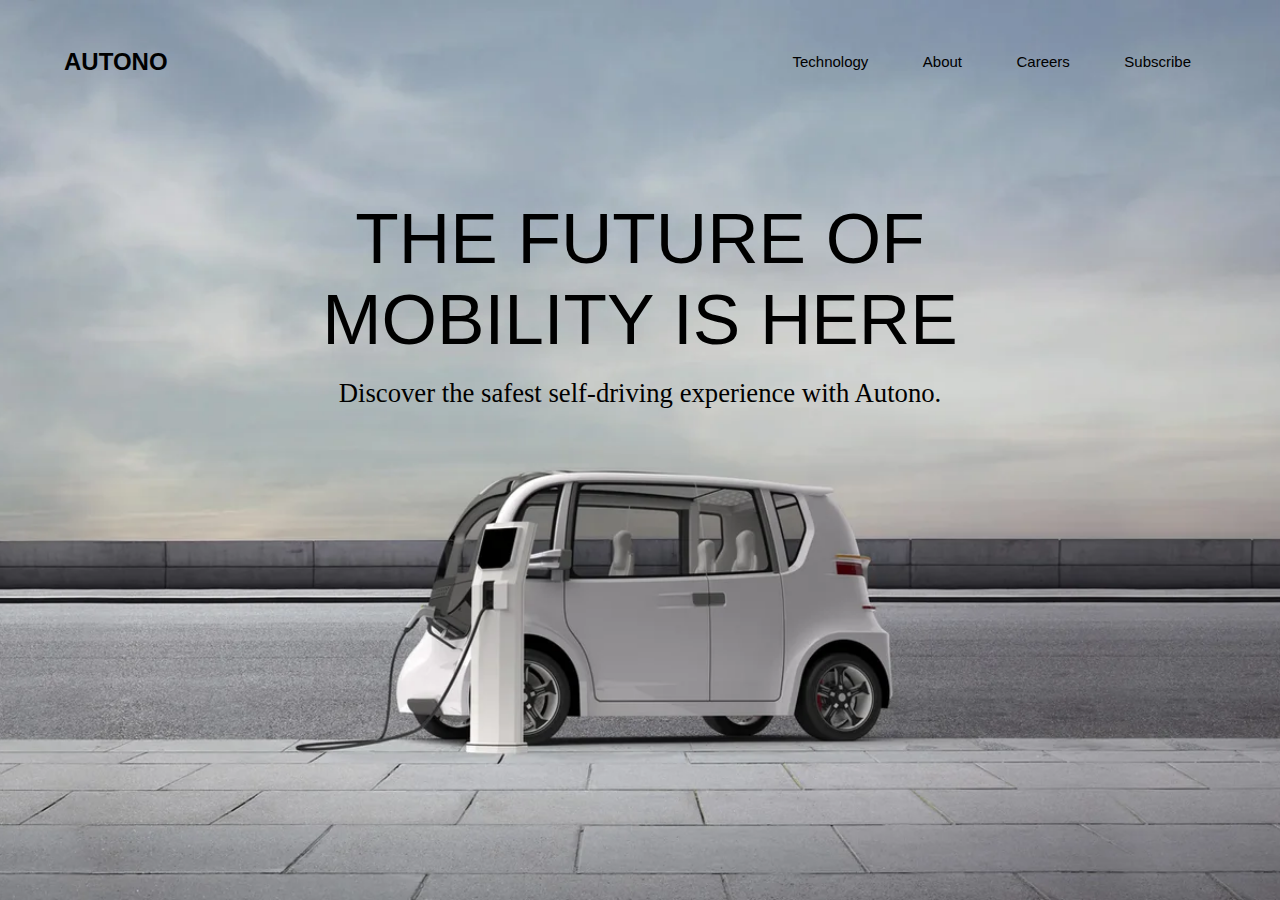
==== Autono/index.html @ 1fd6cf73 "Created landing page mockup of Autono Website" ====
<!DOCTYPE html>
<html lang="en">
<head>
    <meta charset="UTF-8">
    <meta http-equiv="X-UA-Compatible" content="IE=edge">
    <meta name="viewport" content="width=device-width, initial-scale=1.0">
    <title>AUTONO</title>
    <link rel='icon' href="sources/app.ico" type="image/x-icon">
    <link rel='stylesheet' href="styles.css">
</head>
<body>
    <div class='main'>
        <div class='land'>
            <div class='navbar'>
                <div class='navlogo'>
                    <h2>AUTONO</h2>
                </div>
                <div class='navlinks'><ul>
                        <a href="technology.html"><li>Technology</li></a>
                        <a href="about.html"><li>About</li></a>
                        <a href="careers.html"><li>Careers</li></a>
                        <span><a href="subscribe.html"><li>Subscribe</li></a></span>
                    </ul>
                </div>
            </div>
            <div class='hero'>
                <h1>THE FUTURE OF<br>MOBILITY IS HERE</h1>
                <h2>Discover the safest self-driving experience with Autono.</h2>
            </div>
        </div>

    </div>
</body>
</html>
---- Autono/styles.css ----
*{
	margin: 0;
	padding: 0;
	font-family: Arial;
}
body{
    background-color: black;
    color: #ffffee;
}
.land{
    height: 100vh;
    background-image:url(sources/bg_land.webp);
    background-position: center;
	background-size: cover;
    background-attachment: fixed;
    overflow: hidden;
	position: relative;
    color: #000000;
}
.navbar{
    display: flex;
    padding: 5vh 5vw;
    justify-content: space-around;
    align-items: center;
}
.navlinks{
    flex: 1;
    display: inline-flex;
    justify-content: flex-end;
    align-items: center;
}
.navlinks ul{
    margin-left: 25;
    display: inline;

}
.navlinks ul a{
    color: #000000;
	text-decoration: none;
	font-size: 15px;
}
.navlinks ul li{
    list-style: none;
	display: inline-block;
	padding: 8px 25px;
}
.hero{
    height: 90vh;
    display: flex;
    flex-direction: column;
    align-items: center;
    justify-content: center;
}
.hero h1{
    font-family: Arial;
    font-size: 8ch;
    font-weight: 50;
    text-align: center;
}
.hero h2{
    font-family: 'Arial Narrow';
    font-size: 3ch;
    font-weight: 50;
    text-align: center;
    padding-top: 2vh;
    padding-bottom: 50vh;
}
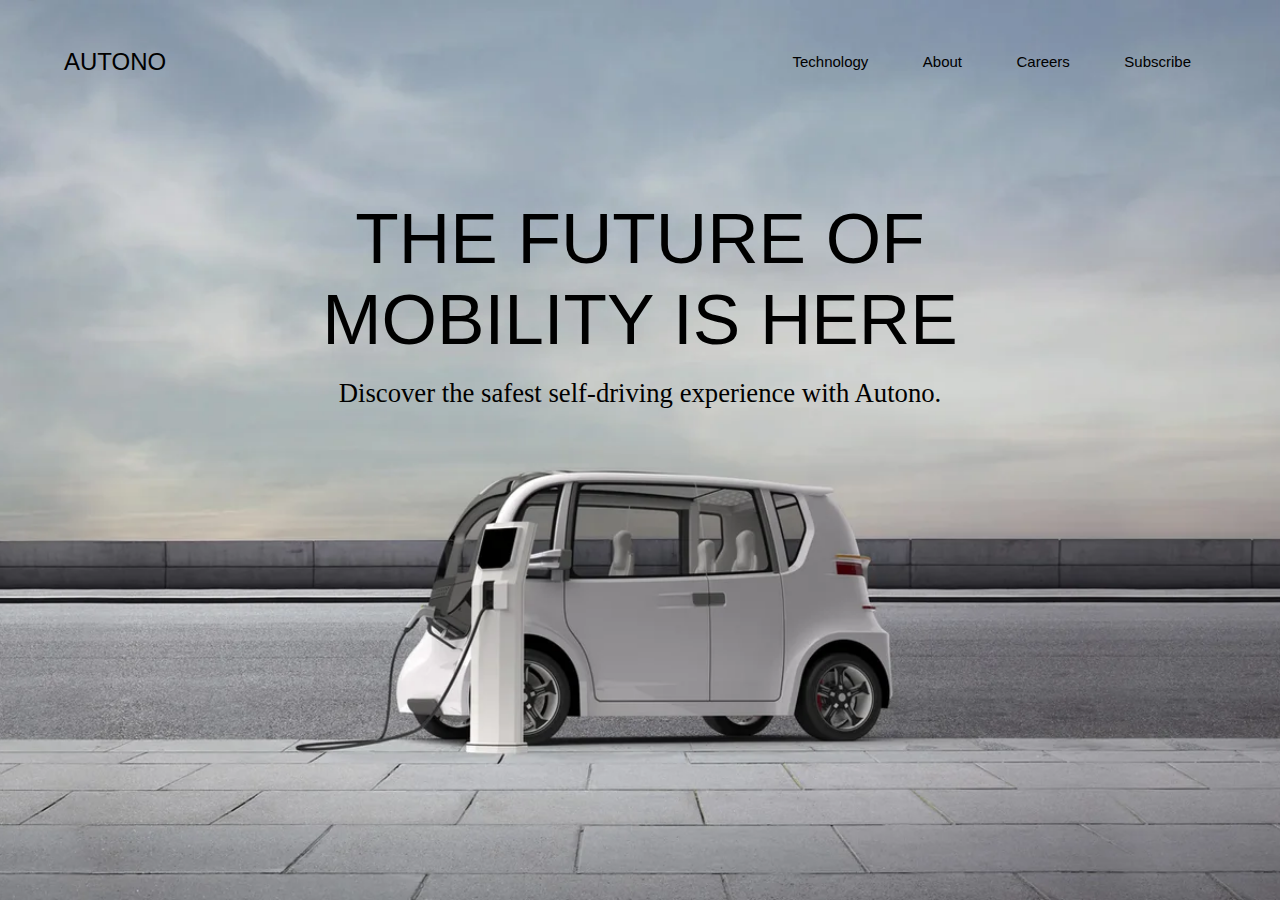
==== commit 9f05c0bc: "update:removed some unwanted code" ====
--- a/Autono/index.html
+++ b/Autono/index.html
@@ -20,7 +20,7 @@
                         <a href="technology.html"><li>Technology</li></a>
                         <a href="about.html"><li>About</li></a>
                         <a href="careers.html"><li>Careers</li></a>
-                        <span><a href="subscribe.html"><li>Subscribe</li></a></span>
+                        <a href="subscribe.html"><li>Subscribe</li></a>
                     </ul>
                 </div>
             </div>
--- a/Autono/styles.css
+++ b/Autono/styles.css
@@ -22,6 +22,10 @@
     padding: 5vh 5vw;
     justify-content: space-around;
     align-items: center;
+}
+.navlogo h2{
+    font-weight: 50;
+    font-stretch: ultra-expanded;
 }
 .navlinks{
     flex: 1;
